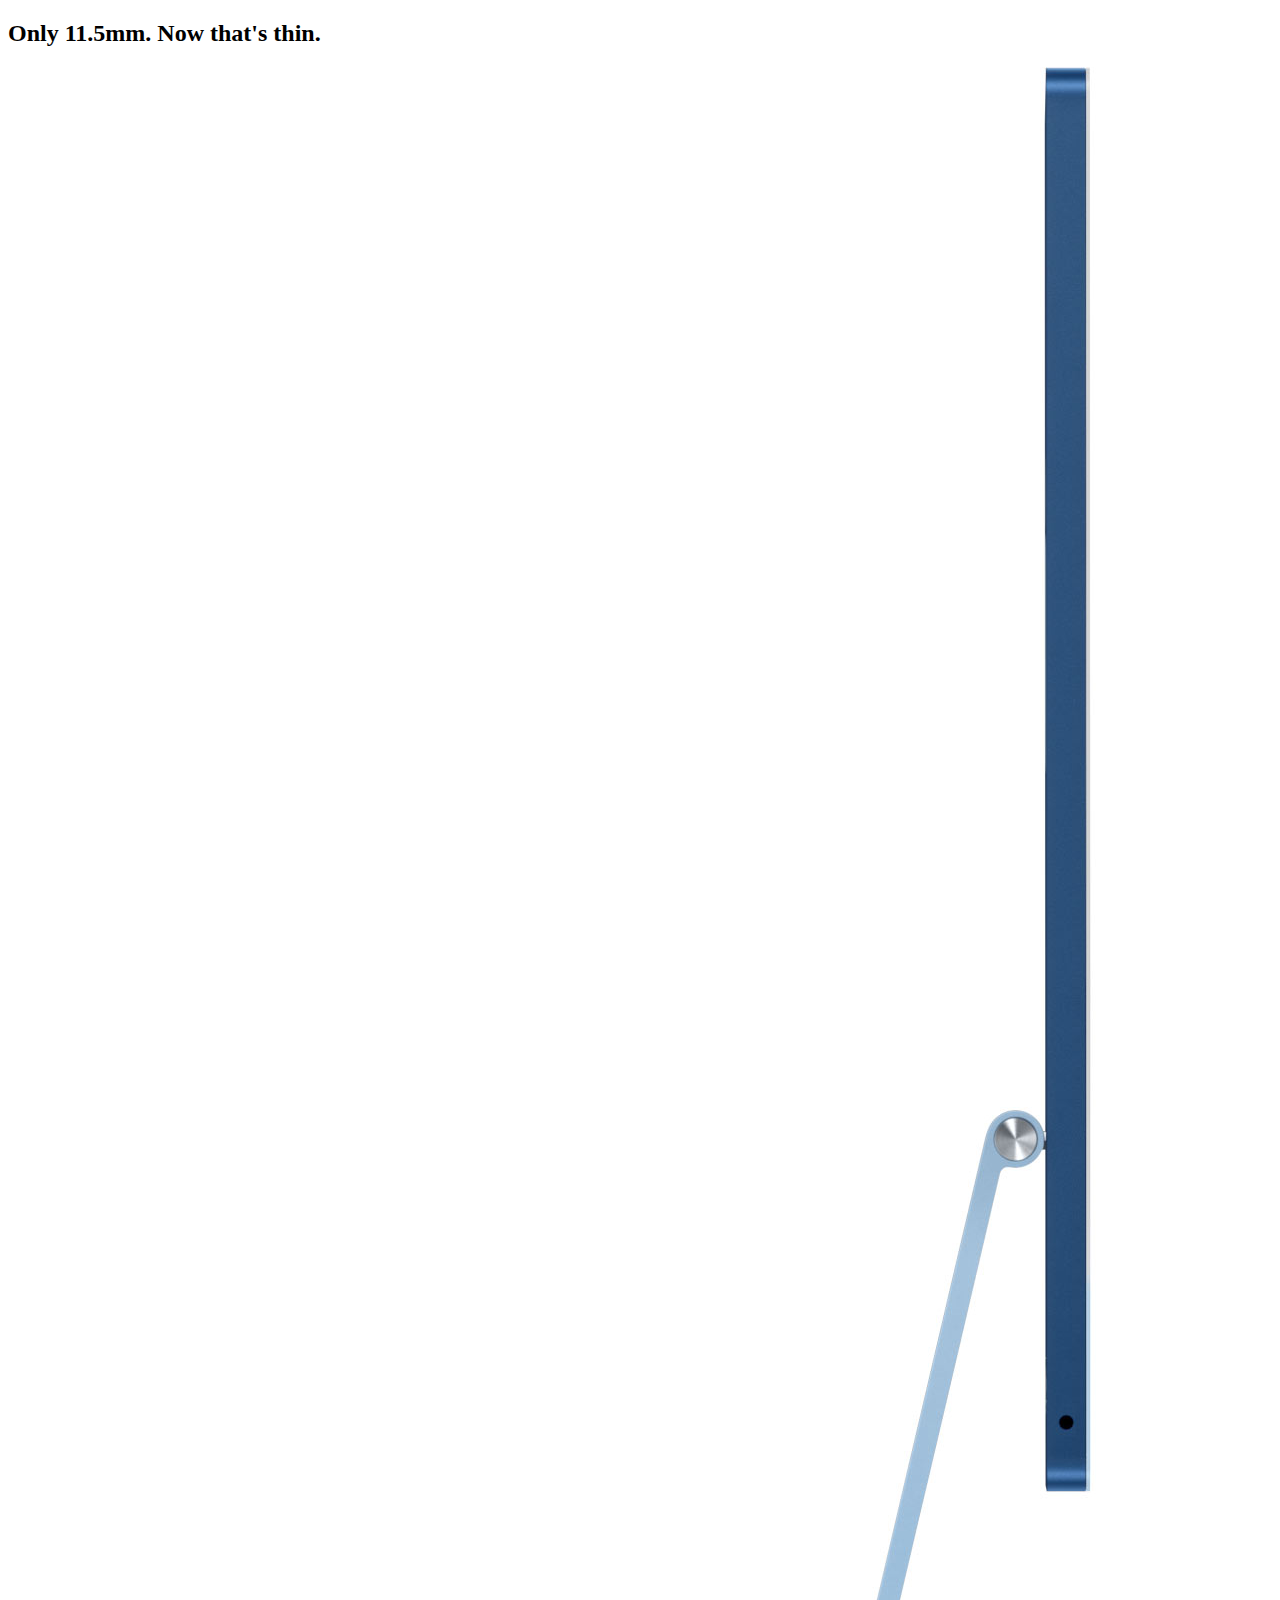
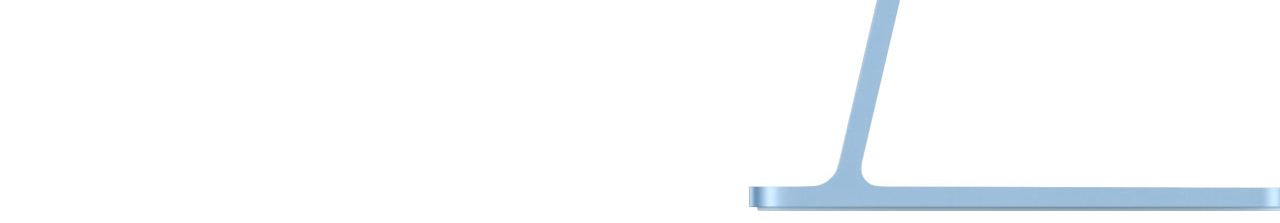
==== 苹果官网特效/新iMac文字压缩效果/index.html @ 1ffa64d7 "新MAC文字压缩效果" ====
<!DOCTYPE html>
<html lang="en">
<head>
    <meta charset="UTF-8">
    <title>文字压缩效果</title>
    <link href="./index.css"  rel="stylesheet" type="text/css"/>
</head>
<body>

<div>
    <h2>Only 11.5mm. Now that's thin.</h2>
    <div class="image">
        <img src="./img/flow_startframe.jpg"/>



    </div>
</div>

</body>
</html>
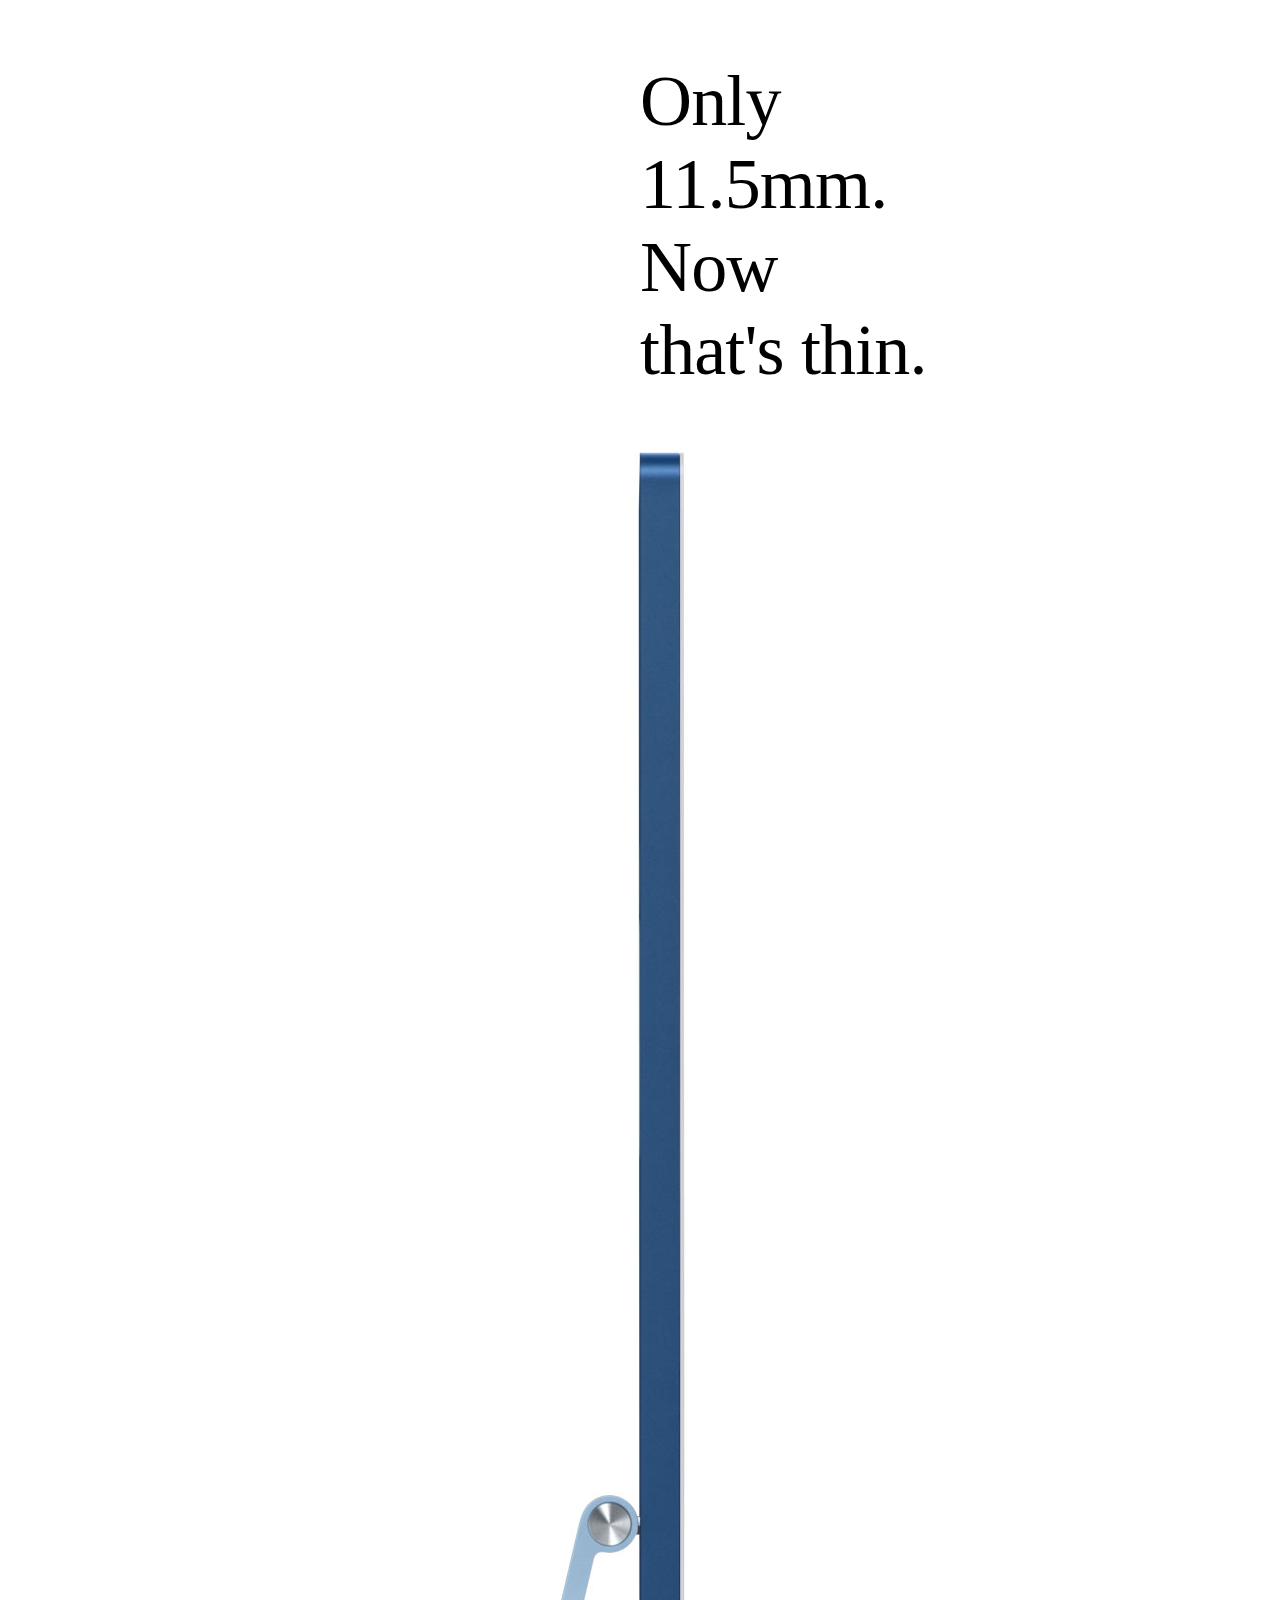
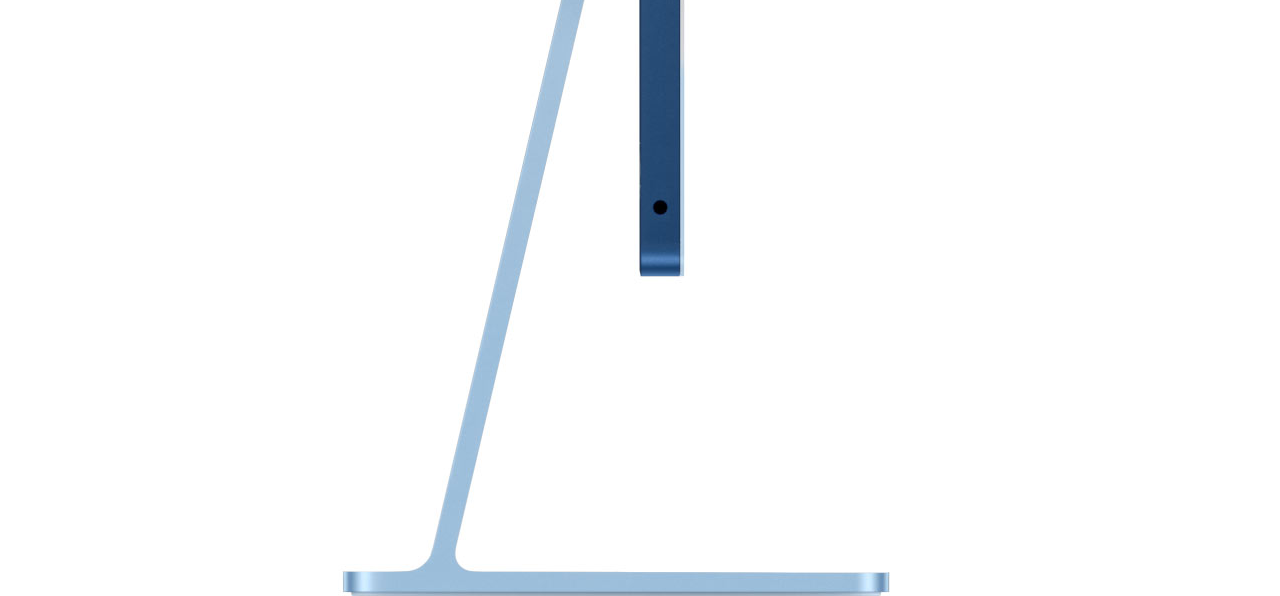
==== commit d5498641: "新MAC文字压缩效果" ====
--- a/苹果官网特效/新iMac文字压缩效果/index.html
+++ b/苹果官网特效/新iMac文字压缩效果/index.html
@@ -3,17 +3,14 @@
 <head>
     <meta charset="UTF-8">
     <title>文字压缩效果</title>
-    <link href="./index.css"  rel="stylesheet" type="text/css"/>
+    <link href="./index.css" rel="stylesheet" type="text/css"/>
 </head>
 <body>
 
-<div>
+<div class="imac">
     <h2>Only 11.5mm. Now that's thin.</h2>
     <div class="image">
-        <img src="./img/flow_startframe.jpg"/>
-
-
-
+        <img src="./img/flow_startframe.jpg" alt=""/>
     </div>
 </div>
 
--- a/苹果官网特效/新iMac文字压缩效果/index.css
+++ b/苹果官网特效/新iMac文字压缩效果/index.css
@@ -0,0 +1,28 @@
+
+
+body{
+    margin: 0;
+    padding: 0;
+}
+
+.image{
+    position: relative;
+    overflow: hidden;
+}
+
+.imac img{
+    display: block;
+    position: relative;
+    top: 50%;
+    left: 50%;
+    transform: translate(calc(-50% - 30px),0);
+}
+
+h2{
+    font-size: 72px;
+    letter-spacing: -.012em;
+    width: 290px;
+    font-weight: normal;
+    position: relative;
+    left:50%;
+}